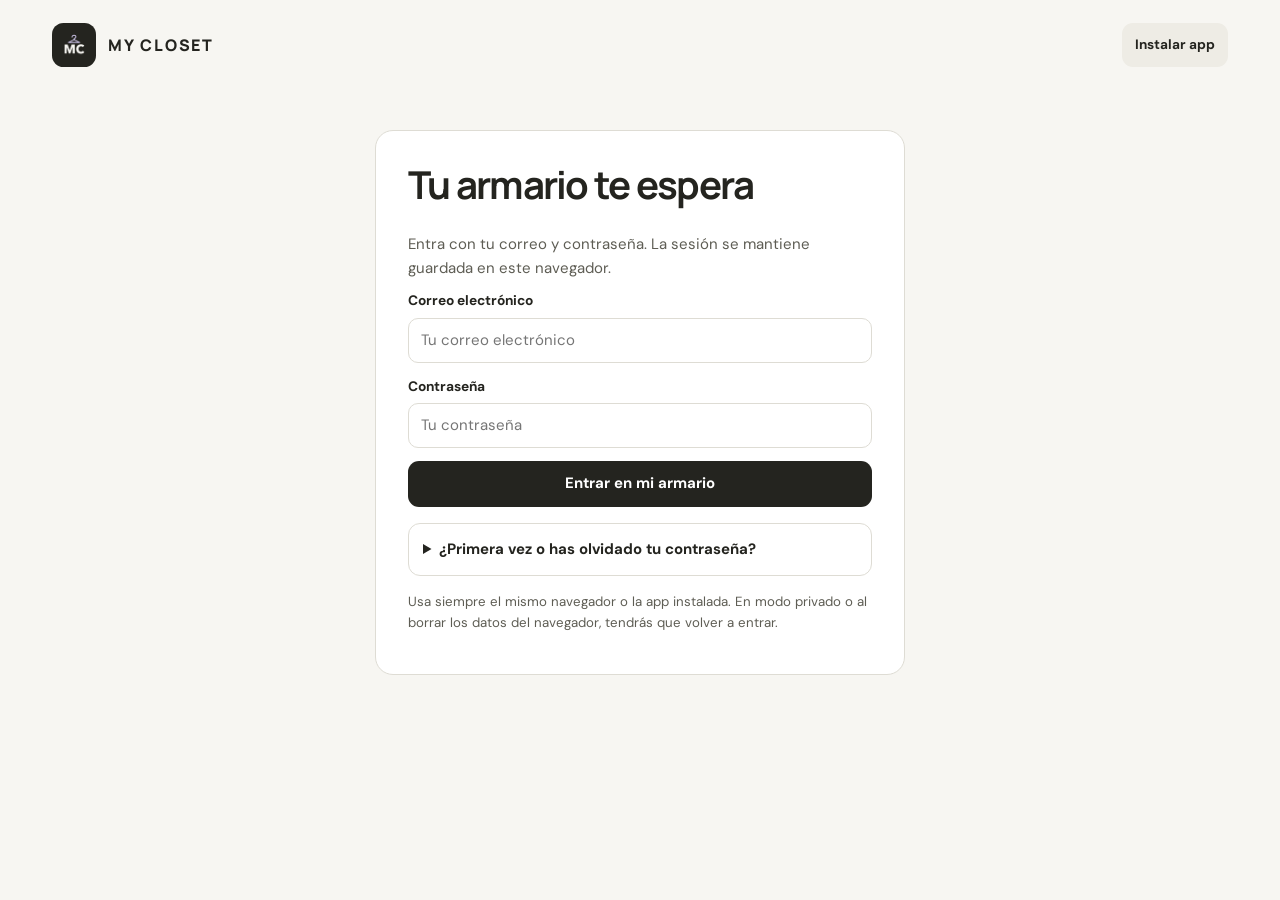
==== index.html @ 78da879e "Add occasion and dress code options to wardrobe suggestions" ====
<!doctype html>
<html lang="es">
<head>
<meta charset="utf-8">
<meta name="viewport" content="width=device-width,initial-scale=1,viewport-fit=cover">
<meta name="theme-color" content="#f7f6f2">
<meta name="apple-mobile-web-app-capable" content="yes">
<link rel="manifest" href="./manifest.webmanifest?v=20261112c">
<meta name="apple-mobile-web-app-title" content="MY CLOSET">
<link rel="apple-touch-icon" sizes="180x180" href="./icons/apple-touch-icon.png">
<link rel="icon" type="image/png" sizes="32x32" href="./icons/favicon.png">
<link rel="stylesheet" href="./closet.css?v=20261112c">
<title>MY CLOSET</title>
</head>
<body>
<header class="site-header">
  <div class="wordmark"><img class="brand-icon" src="./icons/app-192.png" alt="" width="44" height="44"><span>MY CLOSET</span></div>
  <button id="installApp" class="secondary install-button" type="button">Instalar app</button>
</header>
<main>
<p id="globalStatus" class="notice" role="status"></p>
<section id="login"><h2>Tu armario te espera</h2><p>Entra con tu correo y contraseña. La sesión se mantiene guardada en este navegador.</p><form id="passwordForm"><label for="email">Correo electrónico</label><input id="email" type="email" autocomplete="username" required placeholder="Tu correo electrónico"><label for="loginPassword">Contraseña</label><input id="loginPassword" type="password" autocomplete="current-password" required placeholder="Tu contraseña"><button id="passwordLogin" type="submit">Entrar en mi armario</button></form><p id="authMsg" role="status" aria-live="polite"></p><details class="access-help"><summary>¿Primera vez o has olvidado tu contraseña?</summary><p>Escribe tu correo arriba y entra con un enlace. Después abre <strong>Mi contraseña</strong> para crear o cambiar tu contraseña.</p><button id="send" type="button" class="secondary">Enviarme un enlace de acceso</button></details><p class="hint">Usa siempre el mismo navegador o la app instalada. En modo privado o al borrar los datos del navegador, tendrás que volver a entrar.</p></section>
<section id="private" class="hidden">
<nav aria-label="Secciones de MY CLOSET">
  <button data-go="outfitsPanel" aria-pressed="true">Looks</button>
  <button data-go="garmentsPanel" aria-pressed="false">Prendas compradas</button>
  <button data-go="looksPanel" aria-pressed="false">✦ Combíname</button>
</nav>

<section id="outfitsPanel" class="panel">
  <div class="section-heading">
    <div><span class="eyebrow">Álbum personal</span><h1>Looks por temporada</h1><p>Encuentra tus fotos por estación y ajusta cada encuadre.</p></div>
    <button type="button" id="openLookUpload">＋ Subir fotos</button>
  </div>
  <details id="lookUpload" class="workspace-card">
    <summary>Importar fotos en lote</summary>
    <p>Elige todas las fotos que quieras añadir. Usaremos la fecha de captura cuando esté disponible.</p>
    <label for="files">Fotos de looks</label>
    <input type="file" id="files" accept="image/*,.heic,.heif" multiple>
    <div id="selection" class="grid"></div>
    <div class="card-actions"><button id="upload" type="button">Subir selección</button><button id="stop" class="secondary" type="button" disabled>Detener</button><button id="retry" class="secondary" type="button" hidden>Reintentar pendientes</button></div>
    <progress id="progress" max="100" value="0" aria-label="Progreso de subida"></progress>
    <p id="status" role="status"></p>
  </details>
  <div class="gallery-toolbar">
    <span><strong id="outfitCount">0</strong> imágenes</span>
    <button id="refresh" class="quiet-button" type="button">Actualizar</button>
  </div>
  <div id="seasonFilters" class="season-filters" role="group" aria-label="Temporada"></div>
  <div class="card-actions">
    <button id="analyzePendingLooks" type="button" class="secondary" disabled>✦ Analizar fotos pendientes</button>
    <button id="stopLookAnalysis" type="button" class="quiet-button" hidden>Detener análisis</button>
  </div>
  <p id="lookAnalysisStatus" class="notice" role="status"></p>
  <div id="gallery" class="album-grid"></div>
</section>

<section id="garmentsPanel" class="panel" hidden>
  <div class="section-heading">
    <div><span class="eyebrow">Inventario</span><h1>Prendas compradas</h1><p>Guarda cada compra por separado para poder combinarla.</p></div>
    <button id="openGarmentUpload" type="button">＋ Añadir prendas</button>
  </div>
  <details id="garmentUpload" class="workspace-card">
    <summary>Añadir prendas</summary>
    <p>Selecciona varias fotos, una por prenda.</p>
    <label for="garmentFile">Fotos de prendas</label>
    <input id="garmentFile" type="file" accept="image/*,.heic,.heif" multiple>
    <div id="garmentQueueControls" hidden>
      <p id="garmentQueueSummary" role="status"></p>
      <div class="card-actions">
        <button id="analyzeBatch" type="button">✦ Analizar lote</button>
        <button id="saveBatch" class="secondary" type="button">Guardar fichas listas</button>
      </div>
      <label for="garmentQueue">Revisar ficha</label>
      <select id="garmentQueue"></select>
      <div class="card-actions garment-item-actions">
        <button id="analyze" type="button" class="secondary">Analizar esta foto</button>
        <button id="removeGarmentFile" type="button" class="quiet-button">Quitar de la selección</button>
      </div>
    </div>
    <p id="aiStatus" role="status"></p>
    <form id="aiForm" class="hidden" tabindex="-1" aria-labelledby="garmentStep">
      <h3 id="garmentStep"></h3>
      <img id="garmentPreview" alt="Prenda seleccionada">
      <div class="field-grid">
        <label for="gName">Nombre<input id="gName" required></label>
        <label for="gCategory">Categoría<select id="gCategory" required></select></label>
        <label for="gColors">Colores, separados por comas<input id="gColors"></label>
        <label for="gPattern">Estampado<input id="gPattern"></label>
        <label for="gStyle">Estilo<input id="gStyle"></label>
      </div>
      <label for="gDescription">Descripción para combinar<textarea id="gDescription" rows="4"></textarea></label>
      <button id="saveGarment" type="submit">Guardar prenda</button>
    </form>
  </details>
  <div class="gallery-toolbar"><span><strong id="garmentCount">0</strong> prendas</span><button id="refreshGarments" class="quiet-button" type="button">Actualizar</button></div>
  <div class="toolbar">
    <label for="search">Buscar<input type="search" id="search" placeholder="Nombre, color o descripción"></label>
    <label for="categoryFilter">Categoría<select id="categoryFilter"><option value="">Todas</option></select></label>
    <label for="duplicateFilter">Vista<select id="duplicateFilter"><option value="">Todas las fichas</option><option value="duplicates">Posibles duplicados</option></select></label>
  </div>
  <p id="count" class="result-count"></p>
  <div id="garmentGallery" class="grid"></div>
</section>
<div id="looksPanel" class="panel" hidden><div class="stylist-heading"><span class="eyebrow">TU ESTILISTA</span><h2>Combina tu ropa</h2><p>Propuestas visuales hechas con las prendas de tu armario. Elige una prenda y verás hasta tres propuestas al instante.</p></div><div class="stylist-options"><label>Tu plan<select id="lookOccasion"><option value="daily">Día a día</option><option value="work">Trabajo</option><option value="evening">Cena</option><option value="lunch">Comida</option><option value="walk">Paseo</option><option value="cinema">Cine</option><option value="theater">Teatro</option><option value="gym">Gimnasio</option></select></label><label>Código de vestimenta<select id="lookDressCode"><option value="auto">Según el plan</option><option value="casual">Informal</option><option value="smart">Informal arreglado</option><option value="business">Informal de oficina</option><option value="formal">Formal</option></select></label><label>Temperatura<select id="lookWeather"><option value="mild">Templado</option><option value="warm">Calor</option><option value="cold">Frío</option></select></label><label for="anchorItem">Prenda de partida<select id="anchorItem"><option value="">Sorpréndeme</option></select></label></div><p id="occasionHint" class="hint">Para el día a día, prendas cómodas y fáciles de combinar.</p><button id="generateLooks" type="button">✦ Combíname</button><p id="stylistStatus" role="status" aria-live="polite">Añade prendas a tu armario para empezar.</p><div id="lookResults"></div><details class="stylist-note"><summary>Cómo se crean las propuestas</summary><p>Las propuestas usan tu catálogo y dan prioridad a combinaciones de prendas y colores que coinciden con los looks descritos en tu álbum. Si la invitación, la empresa o el local indican un código de vestimenta, elígelo en el selector. Generar propuestas no consume saldo de IA.</p><p>Guarda un look para añadir su imagen conjunta a tus Outfits y verla en tus otros dispositivos. Si solo tienes fotos de outfits completos, añade primero las prendas por separado en Añadir.</p></details></div>
<details class="account-panel workspace-card">
  <summary>Cuenta y acceso</summary>
  <div class="account"><span id="who"></span><button id="logout" class="secondary">Cerrar sesión en este dispositivo</button></div><details id="passwordSettings" class="access-help"><summary>Mi contraseña</summary><form id="setPasswordForm"><p>Crea una contraseña para entrar sin buscar un enlace en el correo.</p><label for="newPassword">Nueva contraseña (mínimo 8 caracteres)</label><input id="newPassword" type="password" autocomplete="new-password" minlength="8" required><label for="repeatPassword">Repetir contraseña</label><input id="repeatPassword" type="password" autocomplete="new-password" minlength="8" required><button id="savePassword" type="submit">Guardar contraseña</button><p id="passwordStatus" role="status" aria-live="polite"></p></form></details>
  <a href="./local.html">Abrir armario local anterior</a>
</details>
</section>
</main>

<dialog id="frameDialog" aria-labelledby="frameTitle">
  <form id="frameForm">
    <h2 id="frameTitle">Ajustar foto</h2>
    <div class="photo-frame editor-preview"><img id="frameImage" alt="Vista previa del encuadre"></div>
    <label for="frameDate">Fecha de la foto<input id="frameDate" type="date"></label>
    <div class="frame-sliders">
      <label for="frameZoom">Zoom<input id="frameZoom" type="range" min="1" max="3" step=".05"></label>
      <label for="frameX">Horizontal<input id="frameX" type="range" min="0" max="100"></label>
      <label for="frameY">Vertical<input id="frameY" type="range" min="0" max="100"></label>
    </div>
    <p id="frameStatus" role="status"></p>
    <div class="card-actions"><button id="saveFrame" type="submit">Guardar ajuste</button><button id="resetFrame" type="button" class="secondary">Centrar</button><button id="cancelFrame" type="button" class="quiet-button">Cancelar</button></div>
  </form>
</dialog>
<dialog id="installHelp" aria-labelledby="installTitle">
  <div class="install-brand">
    <img class="brand-icon" src="./icons/app-192.png" alt="" width="64" height="64">
    <h2 id="installTitle">Instalar MY CLOSET</h2>
  </div>
  <div class="install-steps">
    <p><strong>iPhone o iPad</strong><br>En Safari, toca Compartir y luego Añadir a pantalla de inicio. Si aparece, activa Abrir como app web.</p>
    <p><strong>Mac</strong><br>En Safari, abre Compartir y selecciona Añadir al Dock.</p>
    <p><strong>Chrome o Edge</strong><br>Busca Instalar en la barra de direcciones o en el menú del navegador.</p>
  </div>
  <form method="dialog"><button type="submit" class="secondary">Cerrar</button></form>
</dialog>
<dialog id="lookDescriptionDialog" aria-labelledby="lookDescriptionTitle">
  <form id="lookDescriptionForm">
    <h2 id="lookDescriptionTitle">Descripción del look</h2>
    <label for="lookDescription">Prendas, colores y estilo</label>
    <textarea id="lookDescription" rows="6" maxlength="1200"></textarea>
    <p id="lookDescriptionStatus" role="status"></p>
    <div class="card-actions">
      <button type="submit" id="saveLookDescription">Guardar descripción</button>
      <button type="button" id="generateLookDescription" class="secondary">✦ Generar descripción</button>
      <button type="button" id="closeLookDescription" class="quiet-button">Cerrar</button>
    </div>
  </form>
</dialog>
<script type="module" src="./install-app.mjs?v=20261112c"></script>
<script type="module" src="./closet.js?v=20261113e"></script>
</body>
</html>
---- closet.css ----
@import url('https://fonts.googleapis.com/css2?family=DM+Sans:wght@400;500;600;700&family=Manrope:wght@500;600;700;800&display=swap');

:root{color-scheme:light;--paper:#f7f6f2;--ink:#24241f;--muted:#5e5d54;--line:#dedcd4;--white:#fff;--soft:#eeece5;--accent:#dfdbff;--radius:18px}
*{box-sizing:border-box}
body{margin:0;background:var(--paper);color:var(--ink);font:15px/1.55 "DM Sans",system-ui,sans-serif}
[hidden],.hidden{display:none!important}
h1,h2,h3,p{margin:0 0 .7em}
h1,h2,h3,.wordmark{font-family:Manrope,"DM Sans",system-ui,sans-serif;line-height:1.13}
h1{font-size:clamp(2rem,5.4vw,4rem);letter-spacing:-.065em;margin:.18em 0}
h2{font-size:clamp(1.55rem,3vw,2.5rem);letter-spacing:-.045em}
h3{font-size:1.25rem;letter-spacing:-.02em}
p{color:var(--muted)}
a{color:inherit}
button,input,select,textarea{font:inherit}
button{border:0;border-radius:11px;background:var(--ink);color:var(--white);padding:11px 17px;font-weight:700;cursor:pointer;min-height:44px;white-space:nowrap}
button:hover{filter:brightness(.92)}
button:disabled{opacity:.52;cursor:default}
button:focus-visible,input:focus-visible,select:focus-visible,textarea:focus-visible,summary:focus-visible{outline:3px solid #8171d8;outline-offset:3px}
.secondary{background:var(--soft);color:var(--ink)}
.quiet-button{background:transparent;color:var(--muted)}
label{display:block;font-size:.86rem;font-weight:700}
input,select,textarea{display:block;width:100%;margin:6px 0 13px;border:1px solid var(--line);border-radius:10px;padding:10px 12px;color:var(--ink);background:#fff;min-height:44px}
input[type=range]{padding:0;accent-color:#6656b3}
textarea{resize:vertical}
summary{font-weight:700;cursor:pointer}
summary + *{margin-top:14px}
.site-header{max-width:1240px;margin:auto;display:flex;justify-content:space-between;align-items:center;padding:23px 32px;gap:15px}
.wordmark{display:flex;align-items:center;gap:12px;font-size:1rem;font-weight:800;letter-spacing:.12em}
.brand-icon{display:block;flex:none;border-radius:26%;object-fit:contain}
.install-button{font-size:.85rem;padding-inline:13px}.install-brand{display:flex;align-items:center;gap:14px;margin-bottom:16px}.install-brand h2{margin:0}.install-steps p{margin-bottom:14px}
main{max-width:1240px;margin:0 auto;padding:0 32px 42px}
nav{display:grid;grid-template-columns:repeat(3,minmax(0,1fr));gap:7px;padding:6px;background:var(--soft);border:1px solid var(--line);border-radius:15px;margin-bottom:24px}
nav button{background:transparent;color:var(--muted);min-width:0}
nav button[aria-pressed=true]{background:#fff;color:var(--ink);box-shadow:0 1px 5px #29282012}
.section-heading,.stylist-heading{padding:clamp(20px,4vw,45px);border-radius:var(--radius);background:#eae7f8;margin-bottom:20px}
.section-heading{display:flex;align-items:end;justify-content:space-between;gap:15px}
.section-heading p,.stylist-heading p{margin:12px 0 0;max-width:50ch}
#garmentsPanel .section-heading{background:#e7eee2}
.eyebrow{text-transform:uppercase;letter-spacing:.15em;font-size:.72rem;font-weight:800}
.workspace-card,#login{background:var(--white);border:1px solid var(--line);border-radius:var(--radius);padding:16px 20px;margin:16px 0}
#login{max-width:530px;margin:40px auto;padding:clamp(18px,5vw,32px)}
#passwordForm button{width:100%}
.access-help{margin:16px 0;padding:14px;border:1px solid var(--line);border-radius:12px}
.access-help form{max-width:450px}
.account{display:flex;justify-content:space-between;align-items:center;gap:10px;flex-wrap:wrap}
.account-panel{margin-top:30px}
.gallery-toolbar{display:flex;justify-content:space-between;align-items:center;margin-top:20px}
.season-filters,.card-actions{display:flex;flex-wrap:wrap;gap:8px}
.season-filters{margin:8px 0 18px}
.season-filters button{min-height:38px;padding:8px 12px;font-size:.84rem}
.season-filters button[aria-pressed=true]{background:var(--accent);color:#2f245d}
.album-grid,.grid{display:grid;grid-template-columns:repeat(4,minmax(0,1fr));gap:14px}
.look-photo-card,.tile,.suggested-look{background:#fff;border:1px solid var(--line);border-radius:var(--radius);padding:10px;min-width:0;overflow-wrap:anywhere}
.photo-frame{aspect-ratio:4/5;overflow:hidden;border-radius:11px;background:#ebe9e1}
.photo-frame img{display:block;width:100%;height:100%;object-fit:cover}
.photo-frame img:not([src]){visibility:hidden}
.look-photo-card p,.tile p{font-size:.86rem;margin:10px 0}
.look-photo-card button,.tile button{padding:7px 10px;font-size:.82rem;min-height:38px}
.tile img{width:100%;aspect-ratio:4/5;object-fit:contain;background:#f1efe8;border-radius:10px}
.tile summary{font-size:.84rem;margin-bottom:7px}
.tile details{margin-bottom:9px}
.empty-album{grid-column:1/-1;padding:32px 15px;text-align:center;border:1px dashed var(--line);border-radius:var(--radius)}
.toolbar,.field-grid,.stylist-options{display:grid;grid-template-columns:repeat(3,minmax(0,1fr));gap:10px}
.result-count,.hint{font-size:.83rem}
#garmentPreview{max-width:160px;max-height:200px;object-fit:contain;border-radius:12px}
#selection{grid-template-columns:repeat(8,minmax(0,1fr));gap:7px;margin-bottom:10px}
#selection img{width:100%;aspect-ratio:1;object-fit:cover;border-radius:7px}
progress{width:100%;margin-top:13px;accent-color:#6656b3}
.notice:not(:empty){padding:11px 14px;border-radius:11px;background:#f0edf9}
.notice:empty,#status:empty,#aiStatus:empty,.look-warning:empty{display:none}
dialog{width:min(510px,calc(100% - 24px));max-height:calc(100dvh - 30px);overflow:auto;border:1px solid var(--line);border-radius:var(--radius);padding:18px;color:var(--ink)}
dialog::backdrop{background:#1d1c2199}
.editor-preview{width:min(100%,230px);margin:0 auto 12px}
.frame-sliders{display:grid;grid-template-columns:repeat(3,minmax(0,1fr));gap:9px}
.suggested-look{margin:14px 0;padding:18px}
.look-pieces{display:grid;grid-template-columns:repeat(auto-fit,minmax(125px,1fr));gap:9px;margin:12px 0}
.look-pieces figure{margin:0}
.look-pieces img{width:100%;height:clamp(140px,22vw,250px);object-fit:contain;background:#eeece6;border-radius:11px}
.look-pieces figcaption{font-size:.86rem;font-weight:600;margin-top:4px}
.look-actions{display:flex;flex-wrap:wrap;gap:8px}
.look-warning,.stylist-note{font-size:.86rem;color:var(--muted)}
#stylistStatus{margin-top:12px}
@media(max-width:820px){.album-grid,.grid{grid-template-columns:repeat(3,minmax(0,1fr))}}
@media(max-width:600px){
.site-header{padding:14px 14px 16px}.wordmark{gap:8px;font-size:.84rem}.site-header .brand-icon{width:40px;height:40px}main{padding:0 14px 35px}
nav{gap:3px;margin-bottom:14px}nav button{font-size:.79rem;white-space:normal;padding:8px 4px}
.section-heading{align-items:flex-start;flex-direction:column;gap:12px}.section-heading,.stylist-heading{margin-bottom:12px}
.album-grid,.grid,.look-pieces{grid-template-columns:repeat(2,minmax(0,1fr));gap:8px}
.look-photo-card,.tile{padding:6px}.look-photo-card button,.tile button{padding:6px 7px}
.toolbar,.field-grid,.stylist-options{grid-template-columns:repeat(2,minmax(0,1fr));gap:0 9px}
.toolbar label:first-child,.stylist-options label:last-child{grid-column:1/-1}
#selection{grid-template-columns:repeat(4,minmax(0,1fr))}
}

.garment-item-actions{margin-bottom:12px}
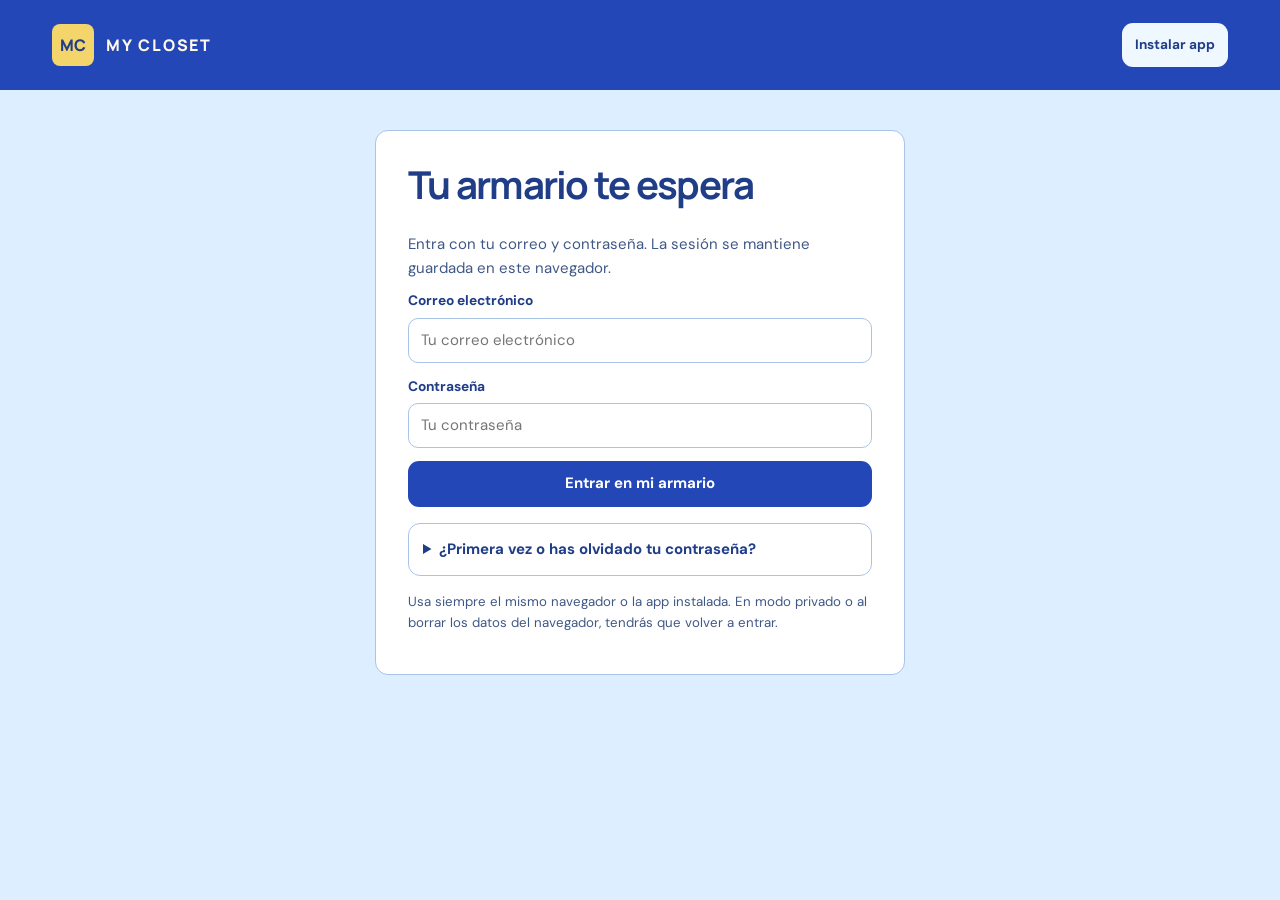
==== commit 38e3ac58: "Publicar diseño cobalto adaptable a móvil y portátil" ====
--- a/index.html
+++ b/index.html
@@ -3,31 +3,68 @@
 <head>
 <meta charset="utf-8">
 <meta name="viewport" content="width=device-width,initial-scale=1,viewport-fit=cover">
-<meta name="theme-color" content="#f7f6f2">
+<meta name="theme-color" content="#2447b7">
 <meta name="apple-mobile-web-app-capable" content="yes">
-<link rel="manifest" href="./manifest.webmanifest?v=20261112c">
+<link rel="manifest" href="./manifest.webmanifest?v=cobalto1">
 <meta name="apple-mobile-web-app-title" content="MY CLOSET">
 <link rel="apple-touch-icon" sizes="180x180" href="./icons/apple-touch-icon.png">
 <link rel="icon" type="image/png" sizes="32x32" href="./icons/favicon.png">
-<link rel="stylesheet" href="./closet.css?v=20261112c">
+<link rel="stylesheet" href="./closet.css?v=cobalto1">
 <title>MY CLOSET</title>
 </head>
 <body>
 <header class="site-header">
-  <div class="wordmark"><img class="brand-icon" src="./icons/app-192.png" alt="" width="44" height="44"><span>MY CLOSET</span></div>
+  <div class="wordmark"><span class="brand-mark" aria-hidden="true">MC</span><span>MY CLOSET</span></div>
   <button id="installApp" class="secondary install-button" type="button">Instalar app</button>
 </header>
 <main>
 <p id="globalStatus" class="notice" role="status"></p>
 <section id="login"><h2>Tu armario te espera</h2><p>Entra con tu correo y contraseña. La sesión se mantiene guardada en este navegador.</p><form id="passwordForm"><label for="email">Correo electrónico</label><input id="email" type="email" autocomplete="username" required placeholder="Tu correo electrónico"><label for="loginPassword">Contraseña</label><input id="loginPassword" type="password" autocomplete="current-password" required placeholder="Tu contraseña"><button id="passwordLogin" type="submit">Entrar en mi armario</button></form><p id="authMsg" role="status" aria-live="polite"></p><details class="access-help"><summary>¿Primera vez o has olvidado tu contraseña?</summary><p>Escribe tu correo arriba y entra con un enlace. Después abre <strong>Mi contraseña</strong> para crear o cambiar tu contraseña.</p><button id="send" type="button" class="secondary">Enviarme un enlace de acceso</button></details><p class="hint">Usa siempre el mismo navegador o la app instalada. En modo privado o al borrar los datos del navegador, tendrás que volver a entrar.</p></section>
 <section id="private" class="hidden">
-<nav aria-label="Secciones de MY CLOSET">
-  <button data-go="outfitsPanel" aria-pressed="true">Looks</button>
-  <button data-go="garmentsPanel" aria-pressed="false">Prendas compradas</button>
+<nav class="desktop-nav" aria-label="Secciones de MY CLOSET">
+  <button data-go="todayPanel" aria-pressed="true">Hoy</button>
+  <button data-go="garmentsPanel" data-wardrobe="events" aria-pressed="false">Ropa para eventos</button>
+  <button data-go="garmentsPanel" data-wardrobe="work" aria-pressed="false">Ropa para el trabajo</button>
+  <button data-go="garmentsPanel" data-wardrobe="all" aria-pressed="false">Tu ropa</button>
+  <button data-go="garmentsPanel" data-wardrobe="new" aria-pressed="false">Tu ropa nueva</button>
+  <button data-go="outfitsPanel" aria-pressed="false">Looks</button>
   <button data-go="looksPanel" aria-pressed="false">✦ Combíname</button>
 </nav>
+<nav class="mobile-nav" aria-label="Navegación móvil">
+  <button type="button" data-go="todayPanel" aria-pressed="true">Hoy</button>
+  <button type="button" data-go="garmentsPanel" data-wardrobe="all" aria-pressed="false">Tu ropa</button>
+  <button type="button" data-go="outfitsPanel" aria-pressed="false">Looks</button>
+  <button type="button" data-go="looksPanel" aria-pressed="false">Combíname</button>
+</nav>
+<section id="todayPanel" class="panel">
+  <header class="today-heading">
+    <div class="issue-line">
+      <div><p id="todayDate"></p><p id="todayPlan" role="status">Preparando tus propuestas…</p></div>
+      <div class="weather-card" aria-label="El tiempo">
+        <strong id="todayTemperature">—</strong>
+        <span id="todayWeather">Alcorcón</span>
+        <a href="https://open-meteo.com/" target="_blank" rel="noopener">Open-Meteo</a>
+      </div>
+    </div>
+    <h1>Qué ponerte hoy</h1>
+  </header>
+  <div id="todayLooks" class="today-grid"></div>
+  <details class="workspace-card">
+    <summary>Agenda de hoy</summary>
+    <p id="todayAgendaStatus" role="status">Aún no se ha comprobado tu agenda de hoy.</p>
+    <form id="dailyAgendaForm" class="agenda-form">
+      <label for="dailyAgenda">Añadir un plan<select id="dailyAgenda">
+        <option value="none">Sin evento</option><option value="work">Reunión de trabajo</option>
+        <option value="lunch">Comida</option><option value="evening">Cena</option>
+        <option value="theater">Teatro o concierto</option><option value="cinema">Cine</option>
+        <option value="formal">Ceremonia o gala</option><option value="smart">Otro evento</option>
+      </select></label>
+      <button type="submit" class="secondary">Actualizar agenda de hoy</button>
+    </form>
+  </details>
+</section>
 
-<section id="outfitsPanel" class="panel">
+<section id="outfitsPanel" class="panel" hidden>
   <div class="section-heading">
     <div><span class="eyebrow">Álbum personal</span><h1>Looks por temporada</h1><p>Encuentra tus fotos por estación y ajusta cada encuadre.</p></div>
     <button type="button" id="openLookUpload">＋ Subir fotos</button>
@@ -57,12 +94,22 @@
 
 <section id="garmentsPanel" class="panel" hidden>
   <div class="section-heading">
-    <div><span class="eyebrow">Inventario</span><h1>Prendas compradas</h1><p>Guarda cada compra por separado para poder combinarla.</p></div>
+    <div><span class="eyebrow">Inventario</span><h1 id="wardrobeTitle">Tu ropa</h1><p id="wardrobeIntro">Todas tus prendas, listas para combinar.</p></div>
     <button id="openGarmentUpload" type="button">＋ Añadir prendas</button>
   </div>
+  <nav class="collection-nav" aria-label="Colecciones">
+    <button type="button" data-go="garmentsPanel" data-wardrobe="all" aria-pressed="true">Todas</button>
+    <button type="button" data-go="garmentsPanel" data-wardrobe="events" aria-pressed="false">Eventos</button>
+    <button type="button" data-go="garmentsPanel" data-wardrobe="work" aria-pressed="false">Trabajo</button>
+    <button type="button" data-go="garmentsPanel" data-wardrobe="new" aria-pressed="false">Nueva</button>
+  </nav>
+  <div id="wardrobeIdeas" class="today-grid"></div>
   <details id="garmentUpload" class="workspace-card">
     <summary>Añadir prendas</summary>
-    <p>Selecciona varias fotos, una por prenda.</p>
+    <label for="garmentUploadMode">Cómo quieres subir las fotos<select id="garmentUploadMode">
+      <option value="one">Una prenda, una o varias fotos</option>
+      <option value="batch" selected>Varias prendas, una foto principal por prenda</option>
+    </select></label>
     <label for="garmentFile">Fotos de prendas</label>
     <input id="garmentFile" type="file" accept="image/*,.heic,.heif" multiple>
     <div id="garmentQueueControls" hidden>
@@ -81,7 +128,9 @@
     <p id="aiStatus" role="status"></p>
     <form id="aiForm" class="hidden" tabindex="-1" aria-labelledby="garmentStep">
       <h3 id="garmentStep"></h3>
-      <img id="garmentPreview" alt="Prenda seleccionada">
+      <img id="garmentPreview" alt="Foto principal de la prenda">
+      <label for="gExtraFiles">Más fotos de esta prenda<input id="gExtraFiles" type="file" accept="image/*,.heic,.heif" multiple></label>
+      <div id="gExtraPreviews" class="garment-extra-previews"></div>
       <div class="field-grid">
         <label for="gName">Nombre<input id="gName" required></label>
         <label for="gCategory">Categoría<select id="gCategory" required></select></label>
@@ -89,20 +138,35 @@
         <label for="gPattern">Estampado<input id="gPattern"></label>
         <label for="gStyle">Estilo<input id="gStyle"></label>
       </div>
+      <div class="purchase-fields">
+        <label for="gEntryYear">Año de entrada<input id="gEntryYear" inputmode="numeric" placeholder="2026" maxlength="4"></label>
+        <label for="gPurchasePrice">Precio de compra (€)<input id="gPurchasePrice" inputmode="decimal" placeholder="39,95" maxlength="11"></label>
+      </div>
       <label for="gDescription">Descripción para combinar<textarea id="gDescription" rows="4"></textarea></label>
       <button id="saveGarment" type="submit">Guardar prenda</button>
     </form>
+  </details>
+  <details id="purchaseUpload" class="workspace-card">
+    <summary>Importar compras</summary>
+    <p>Carga el lote preparado a partir de tus pedidos o tickets de Zara y Pull&amp;Bear. Revisa las prendas antes de guardarlas.</p>
+    <label for="purchaseFile">Archivo de compras de MY CLOSET</label>
+    <input id="purchaseFile" type="file" accept=".json,application/json">
+    <ul id="purchaseReview"></ul>
+    <p id="purchaseStatus" role="status"></p>
+    <button id="savePurchases" type="button" disabled>Guardar compras seleccionadas</button>
   </details>
   <div class="gallery-toolbar"><span><strong id="garmentCount">0</strong> prendas</span><button id="refreshGarments" class="quiet-button" type="button">Actualizar</button></div>
   <div class="toolbar">
     <label for="search">Buscar<input type="search" id="search" placeholder="Nombre, color o descripción"></label>
     <label for="categoryFilter">Categoría<select id="categoryFilter"><option value="">Todas</option></select></label>
+    <label for="entryYearFilter">Año de entrada<select id="entryYearFilter"><option value="">Todos</option><option value="unknown">Sin año</option></select></label>
+    <label for="purchasePriceOrder">Ordenar<select id="purchasePriceOrder"><option value="">Últimas añadidas</option><option value="asc">Precio de compra ascendente</option><option value="desc">Precio de compra descendente</option></select></label>
     <label for="duplicateFilter">Vista<select id="duplicateFilter"><option value="">Todas las fichas</option><option value="duplicates">Posibles duplicados</option></select></label>
   </div>
   <p id="count" class="result-count"></p>
   <div id="garmentGallery" class="grid"></div>
 </section>
-<div id="looksPanel" class="panel" hidden><div class="stylist-heading"><span class="eyebrow">TU ESTILISTA</span><h2>Combina tu ropa</h2><p>Propuestas visuales hechas con las prendas de tu armario. Elige una prenda y verás hasta tres propuestas al instante.</p></div><div class="stylist-options"><label>Tu plan<select id="lookOccasion"><option value="daily">Día a día</option><option value="work">Trabajo</option><option value="evening">Cena</option><option value="lunch">Comida</option><option value="walk">Paseo</option><option value="cinema">Cine</option><option value="theater">Teatro</option><option value="gym">Gimnasio</option></select></label><label>Código de vestimenta<select id="lookDressCode"><option value="auto">Según el plan</option><option value="casual">Informal</option><option value="smart">Informal arreglado</option><option value="business">Informal de oficina</option><option value="formal">Formal</option></select></label><label>Temperatura<select id="lookWeather"><option value="mild">Templado</option><option value="warm">Calor</option><option value="cold">Frío</option></select></label><label for="anchorItem">Prenda de partida<select id="anchorItem"><option value="">Sorpréndeme</option></select></label></div><p id="occasionHint" class="hint">Para el día a día, prendas cómodas y fáciles de combinar.</p><button id="generateLooks" type="button">✦ Combíname</button><p id="stylistStatus" role="status" aria-live="polite">Añade prendas a tu armario para empezar.</p><div id="lookResults"></div><details class="stylist-note"><summary>Cómo se crean las propuestas</summary><p>Las propuestas usan tu catálogo y dan prioridad a combinaciones de prendas y colores que coinciden con los looks descritos en tu álbum. Si la invitación, la empresa o el local indican un código de vestimenta, elígelo en el selector. Generar propuestas no consume saldo de IA.</p><p>Guarda un look para añadir su imagen conjunta a tus Outfits y verla en tus otros dispositivos. Si solo tienes fotos de outfits completos, añade primero las prendas por separado en Añadir.</p></details></div>
+<div id="looksPanel" class="panel" hidden><div class="stylist-heading"><span class="eyebrow">TU ESTILISTA</span><h2>Combina tu ropa</h2><p>Combina las prendas de tu armario para cada ocasión o prepara varios looks para un viaje.</p></div><div class="stylist-options"><label>Tu plan<select id="lookOccasion"><option value="daily">Día a día</option><option value="work">Trabajo</option><option value="evening">Cena</option><option value="lunch">Comida</option><option value="walk">Paseo</option><option value="cinema">Cine</option><option value="theater">Teatro</option><option value="gym">Gimnasio</option><option value="travel">Viaje</option></select></label><label>Código de vestimenta<select id="lookDressCode"><option value="auto">Según el plan</option><option value="casual">Informal</option><option value="smart">Informal arreglado</option><option value="business">Informal de oficina</option><option value="formal">Formal</option></select></label><label>Temperatura<select id="lookWeather"><option value="mild">Templado</option><option value="warm">Calor</option><option value="cold">Frío</option></select></label><label for="anchorItem">Prenda de partida<select id="anchorItem"><option value="">Sorpréndeme</option></select></label><label id="travelOptions" hidden>Alternativas para el viaje<select id="travelCount"><option value="4">4 looks</option><option value="6" selected>6 looks</option><option value="8">8 looks</option><option value="10">10 looks</option></select></label></div><p id="occasionHint" class="hint">Para el día a día, prendas cómodas y fáciles de combinar.</p><button id="generateLooks" type="button">✦ Combíname</button><p id="stylistStatus" role="status" aria-live="polite">Añade prendas a tu armario para empezar.</p><div id="packingList"></div><div id="lookResults"></div><details class="stylist-note"><summary>Cómo se crean las propuestas</summary><p>Las propuestas usan tu catálogo y dan prioridad a combinaciones de prendas y colores que coinciden con los looks descritos en tu álbum. Si la invitación, la empresa o el local indican un código de vestimenta, elígelo en el selector. Generar propuestas no consume saldo de IA.</p><p>Guarda un look para añadir su imagen conjunta a tus Outfits y verla en tus otros dispositivos. Si solo tienes fotos de outfits completos, añade primero las prendas por separado en Añadir.</p></details></div>
 <details class="account-panel workspace-card">
   <summary>Cuenta y acceso</summary>
   <div class="account"><span id="who"></span><button id="logout" class="secondary">Cerrar sesión en este dispositivo</button></div><details id="passwordSettings" class="access-help"><summary>Mi contraseña</summary><form id="setPasswordForm"><p>Crea una contraseña para entrar sin buscar un enlace en el correo.</p><label for="newPassword">Nueva contraseña (mínimo 8 caracteres)</label><input id="newPassword" type="password" autocomplete="new-password" minlength="8" required><label for="repeatPassword">Repetir contraseña</label><input id="repeatPassword" type="password" autocomplete="new-password" minlength="8" required><button id="savePassword" type="submit">Guardar contraseña</button><p id="passwordStatus" role="status" aria-live="polite"></p></form></details>
@@ -151,6 +215,6 @@
   </form>
 </dialog>
 <script type="module" src="./install-app.mjs?v=20261112c"></script>
-<script type="module" src="./closet.js?v=20261113e"></script>
+<script type="module" src="./closet.js?v=cobalto1"></script>
 </body>
 </html>
--- a/closet.css
+++ b/closet.css
@@ -1,6 +1,6 @@
-@import url('https://fonts.googleapis.com/css2?family=DM+Sans:wght@400;500;600;700&family=Manrope:wght@500;600;700;800&display=swap');
-
-:root{color-scheme:light;--paper:#f7f6f2;--ink:#24241f;--muted:#5e5d54;--line:#dedcd4;--white:#fff;--soft:#eeece5;--accent:#dfdbff;--radius:18px}
+@import url('https://fonts.googleapis.com/css2?family=DM+Sans:wght@400;500;600;700&family=Instrument+Serif&family=Manrope:wght@500;600;700;800&display=swap');
+
+:root{color-scheme:light;--paper:#dceeff;--ink:#203d88;--muted:#405887;--line:#a8c4e7;--white:#fff;--soft:#eff7ff;--accent:#ffe49b;--radius:13px;--cobalt:#2447b7;--cherry:#a52130;--mustard:#f3d56c}
 *{box-sizing:border-box}
 body{margin:0;background:var(--paper);color:var(--ink);font:15px/1.55 "DM Sans",system-ui,sans-serif}
 [hidden],.hidden{display:none!important}
@@ -12,15 +12,19 @@
 p{color:var(--muted)}
 a{color:inherit}
 button,input,select,textarea{font:inherit}
-button{border:0;border-radius:11px;background:var(--ink);color:var(--white);padding:11px 17px;font-weight:700;cursor:pointer;min-height:44px;white-space:nowrap}
+button{border:0;border-radius:11px;background:var(--cobalt);color:var(--white);padding:11px 17px;font-weight:700;cursor:pointer;min-height:44px;white-space:nowrap}
 button:hover{filter:brightness(.92)}
 button:disabled{opacity:.52;cursor:default}
-button:focus-visible,input:focus-visible,select:focus-visible,textarea:focus-visible,summary:focus-visible{outline:3px solid #8171d8;outline-offset:3px}
+button:focus-visible,input:focus-visible,select:focus-visible,textarea:focus-visible,summary:focus-visible{outline:3px solid #ad2734;outline-offset:3px}
 .secondary{background:var(--soft);color:var(--ink)}
 .quiet-button{background:transparent;color:var(--muted)}
 label{display:block;font-size:.86rem;font-weight:700}
 input,select,textarea{display:block;width:100%;margin:6px 0 13px;border:1px solid var(--line);border-radius:10px;padding:10px 12px;color:var(--ink);background:#fff;min-height:44px}
-input[type=range]{padding:0;accent-color:#6656b3}
+input[type=range]{padding:0;accent-color:var(--cobalt)}
+#purchaseReview{list-style:none;padding:0}
+#purchaseReview:empty{display:none}
+#purchaseReview label{display:flex;align-items:center;gap:.5rem}
+#purchaseReview input{width:auto;min-height:44px;margin:0}
 textarea{resize:vertical}
 summary{font-weight:700;cursor:pointer}
 summary + *{margin-top:14px}
@@ -32,10 +36,10 @@
 nav{display:grid;grid-template-columns:repeat(3,minmax(0,1fr));gap:7px;padding:6px;background:var(--soft);border:1px solid var(--line);border-radius:15px;margin-bottom:24px}
 nav button{background:transparent;color:var(--muted);min-width:0}
 nav button[aria-pressed=true]{background:#fff;color:var(--ink);box-shadow:0 1px 5px #29282012}
-.section-heading,.stylist-heading{padding:clamp(20px,4vw,45px);border-radius:var(--radius);background:#eae7f8;margin-bottom:20px}
+.section-heading,.stylist-heading{padding:clamp(20px,4vw,45px);border-radius:var(--radius);background:#eaf4ff;margin-bottom:20px}
 .section-heading{display:flex;align-items:end;justify-content:space-between;gap:15px}
 .section-heading p,.stylist-heading p{margin:12px 0 0;max-width:50ch}
-#garmentsPanel .section-heading{background:#e7eee2}
+#garmentsPanel .section-heading{background:#eff7ff}
 .eyebrow{text-transform:uppercase;letter-spacing:.15em;font-size:.72rem;font-weight:800}
 .workspace-card,#login{background:var(--white);border:1px solid var(--line);border-radius:var(--radius);padding:16px 20px;margin:16px 0}
 #login{max-width:530px;margin:40px auto;padding:clamp(18px,5vw,32px)}
@@ -65,11 +69,11 @@
 #garmentPreview{max-width:160px;max-height:200px;object-fit:contain;border-radius:12px}
 #selection{grid-template-columns:repeat(8,minmax(0,1fr));gap:7px;margin-bottom:10px}
 #selection img{width:100%;aspect-ratio:1;object-fit:cover;border-radius:7px}
-progress{width:100%;margin-top:13px;accent-color:#6656b3}
-.notice:not(:empty){padding:11px 14px;border-radius:11px;background:#f0edf9}
+progress{width:100%;margin-top:13px;accent-color:var(--cobalt)}
+.notice:not(:empty){padding:11px 14px;border-radius:11px;background:#eff7ff}
 .notice:empty,#status:empty,#aiStatus:empty,.look-warning:empty{display:none}
 dialog{width:min(510px,calc(100% - 24px));max-height:calc(100dvh - 30px);overflow:auto;border:1px solid var(--line);border-radius:var(--radius);padding:18px;color:var(--ink)}
-dialog::backdrop{background:#1d1c2199}
+dialog::backdrop{background:#182f7299}
 .editor-preview{width:min(100%,230px);margin:0 auto 12px}
 .frame-sliders{display:grid;grid-template-columns:repeat(3,minmax(0,1fr));gap:9px}
 .suggested-look{margin:14px 0;padding:18px}
@@ -93,3 +97,116 @@
 }
 
 .garment-item-actions{margin-bottom:12px}
+
+#travelOptions[hidden]{display:none}
+.packing-card h3{margin:0}
+.packing-card ul{list-style:none;margin:0;padding:0;display:grid;gap:6px;grid-template-columns:repeat(auto-fit,minmax(min(100%,255px),1fr))}
+.packing-card label{display:grid;grid-template-columns:auto 1fr;gap:0 9px;align-items:center;min-height:48px}
+.packing-card input{grid-row:span 2;width:1.2rem;min-height:0;height:1.2rem;margin:0;accent-color:var(--cobalt)}
+.packing-card small{color:var(--muted)}
+.garment-suggestion{margin:8px 0 12px}
+.analysis-preview{white-space:pre-line}
+.travel-looks{display:grid;grid-template-columns:repeat(2,minmax(0,1fr));gap:14px}
+.travel-looks .suggested-look{margin:0}
+.travel-looks .look-pieces{grid-template-columns:repeat(2,minmax(0,1fr))}
+.travel-looks .look-pieces img{height:clamp(100px,14vw,150px)}
+@media(max-width:720px){.travel-looks{grid-template-columns:1fr}}
+
+.agenda-form{display:flex;align-items:end;flex-wrap:wrap;gap:8px}
+.agenda-form label{flex:1;min-width:min(100%,220px)}
+.agenda-form select{margin-bottom:0}
+.wardrobe-flags{display:flex;flex-wrap:wrap;gap:8px;margin:6px 0}
+.wardrobe-flags button{background:#eeeaf8;color:var(--ink);font-size:.76rem;padding:5px 8px}
+.wardrobe-flags button[aria-pressed=true]{background:#d9d0f3}
+
+.purchase-fields{display:grid;grid-template-columns:repeat(2,minmax(0,1fr));gap:10px}
+.garment-extra-previews{display:grid;grid-template-columns:repeat(auto-fit,minmax(85px,122px));gap:9px;margin:8px 0 14px}
+.garment-extra-previews:empty,.garment-purchase:empty{display:none}
+.garment-extra-previews figure{margin:0;text-align:center}
+.garment-extra-previews img{display:block;width:100%;aspect-ratio:1;object-fit:contain;background:var(--soft);border-radius:10px}
+.garment-extra-previews button{font-size:.77rem;padding:5px 7px}
+.garment-purchase{font-size:.82rem;font-weight:700;color:var(--ink)}
+
+/* Navegación y portada */
+.site-header{background:var(--cobalt);color:#fff8e9;max-width:none;padding-inline:max(28px,calc((100% - 1176px)/2));margin-bottom:14px}
+.brand-mark{display:grid;place-items:center;width:42px;height:42px;border-radius:8px;background:var(--mustard);color:var(--ink);letter-spacing:0}
+.desktop-nav{grid-template-columns:repeat(7,minmax(0,1fr));padding:4px;gap:3px;background:var(--cobalt);border:0}
+.desktop-nav button,.mobile-nav button{color:white;white-space:normal;padding-inline:6px}
+.desktop-nav button[aria-pressed=true],.mobile-nav button[aria-pressed=true]{background:var(--mustard);color:var(--ink);box-shadow:none}
+.mobile-nav,.collection-nav{display:none}
+.issue-line{display:flex;align-items:center;justify-content:space-between;flex-wrap:wrap;gap:8px 18px;border-block:1px solid var(--line);padding:8px 0}
+.issue-line p{margin:0}
+#todayDate{font-weight:700;text-transform:capitalize;color:var(--ink)}
+#todayPlan{font-size:.83rem}
+.weather-card{display:flex;flex-wrap:wrap;align-items:baseline;gap:4px 9px}
+.weather-card strong{font-size:1.27rem;white-space:nowrap}
+.weather-card span,.weather-card a{font-size:.8rem}
+.today-heading h1,.section-heading h1,.stylist-heading h2{font-family:"Instrument Serif",Georgia,serif;font-weight:400;letter-spacing:-.025em}
+.today-heading h1{font-size:clamp(3.1rem,10vw,7rem);line-height:.95;margin:12px 0 18px}
+.today-grid{display:grid;grid-template-columns:repeat(2,minmax(0,1fr));gap:14px;margin-bottom:16px}
+.today-grid:empty{display:none}
+#todayLooks{grid-template-columns:minmax(0,1.65fr) minmax(0,1fr)}
+.today-card{border:1px solid var(--line);background:var(--soft);padding:14px;min-width:0;overflow-wrap:anywhere;display:flex;flex-direction:column;gap:10px}
+.today-card h2{font:400 clamp(1.8rem,4.2vw,3rem)/.97 "Instrument Serif",Georgia,serif;margin:0}
+.today-card p{margin:0}
+.today-card .look-pieces{grid-template-columns:repeat(2,minmax(0,1fr));gap:5px;margin:0}
+.today-card .look-pieces figure{background:#eef6ff;position:relative;min-width:0;min-height:0;display:flex;flex-direction:column;justify-content:flex-end}
+.today-card .look-pieces img{height:clamp(103px,14vw,170px);display:block;object-fit:contain;background:#fff;border-radius:0;padding:4px}
+.today-card .look-pieces img:not([src]){visibility:hidden}
+.today-card .look-pieces figcaption{color:#203d88;padding:4px 7px;font-size:.76rem;margin:0}
+.today-card .look-pieces figure:nth-child(2n){background:#ffedbb}
+.today-card .look-pieces figure:nth-child(3n){background:#f8d8d1}
+.today-card .look-pieces[data-count="3"] figure:first-child{grid-row:span 2}
+.today-card .look-pieces[data-count="3"] figure:first-child img{flex:1;min-height:0}
+.today-card .look-pieces[data-count="1"]{grid-template-columns:1fr}
+.today-card.featured{background:var(--cherry);color:#fff4db;border-color:transparent}
+.today-card.alternate{background:#3158ad;color:#fff8e9;border-color:transparent}
+.today-card.featured p,.today-card.alternate p{color:#fff4db}
+.today-card.featured .look-pieces{order:-1}
+.today-card.featured .look-pieces img{height:clamp(125px,17vw,205px)}
+.today-card.secondary-story{background:var(--mustard);border-color:transparent}
+.today-card.secondary-story .look-pieces{grid-template-columns:repeat(auto-fit,minmax(min(90px,100%),1fr))}
+.today-card.secondary-story .look-pieces figure{grid-row:auto}
+.today-card.secondary-story .look-pieces img{height:112px}
+.today-card.alternate .look-pieces{margin-top:auto}
+.today-card .piece-change{margin-top:auto}
+.today-card .piece-change summary{font-size:.88rem}
+.today-card .piece-change select{margin-bottom:0}
+.today-card .piece-change[open]>summary{margin-bottom:6px}
+.today-card .piece-change label{color:inherit}
+
+#garmentGallery{align-items:start}
+.garment-card{padding:0;background:var(--soft);overflow:hidden}
+.garment-card>.garment-record{margin:0}
+.garment-record>.garment-front{list-style:none;display:grid;gap:4px;margin:0}
+.garment-front::-webkit-details-marker{display:none}
+.garment-front img{display:block;width:100%;aspect-ratio:4/5;border-radius:0;background:#fff}
+.garment-front-label{display:grid;gap:2px;padding:9px 10px 11px;overflow-wrap:anywhere}
+.garment-front-label strong{font-size:.92rem}
+.garment-front-label small{color:var(--muted);font-weight:500}
+.garment-front-label .garment-purchase{color:var(--ink);font-size:.76rem}
+.garment-record-body{padding:0 10px 12px;margin-top:0;border-top:1px solid var(--line)}
+.garment-record-body>p{white-space:pre-line}
+.garment-record-body .card-actions button{white-space:normal}
+.garment-record-body .remove-garment{background:transparent;color:var(--cherry);border:1px solid var(--line)}
+
+@media(max-width:920px){.desktop-nav button{font-size:.78rem}}
+@media(max-width:720px){
+ .site-header{padding:10px 14px;margin-bottom:9px}
+ .brand-mark{width:35px;height:35px}
+ .desktop-nav{display:none}
+ .mobile-nav{position:fixed;inset:auto 0 0;z-index:10;display:grid;grid-template-columns:repeat(4,minmax(0,1fr));gap:3px;
+  margin:0;padding:5px max(8px,env(safe-area-inset-right)) calc(5px + env(safe-area-inset-bottom)) max(8px,env(safe-area-inset-left));
+  border:0;border-radius:0;background:var(--cobalt)}
+ .mobile-nav button{font-size:.81rem}
+ main{padding-bottom:calc(75px + env(safe-area-inset-bottom))}
+ .collection-nav{display:grid;grid-template-columns:repeat(4,minmax(0,1fr));gap:3px;margin:0 0 12px;padding:3px}
+ .collection-nav button{font-size:.82rem;padding-inline:4px}
+ .collection-nav button[aria-pressed=true]{background:var(--cobalt);color:white}
+ #todayLooks,.today-grid{grid-template-columns:1fr}
+ .today-card.featured .look-pieces img{height:clamp(102px,34vw,160px)}
+ .today-card .look-pieces img{height:clamp(100px,32vw,145px)}
+ .today-card h2{font-size:2.15rem}
+ .today-heading h1{font-size:clamp(3.1rem,12vw,4.7rem);margin:12px 0}
+ .weather-card a{display:none}
+}
